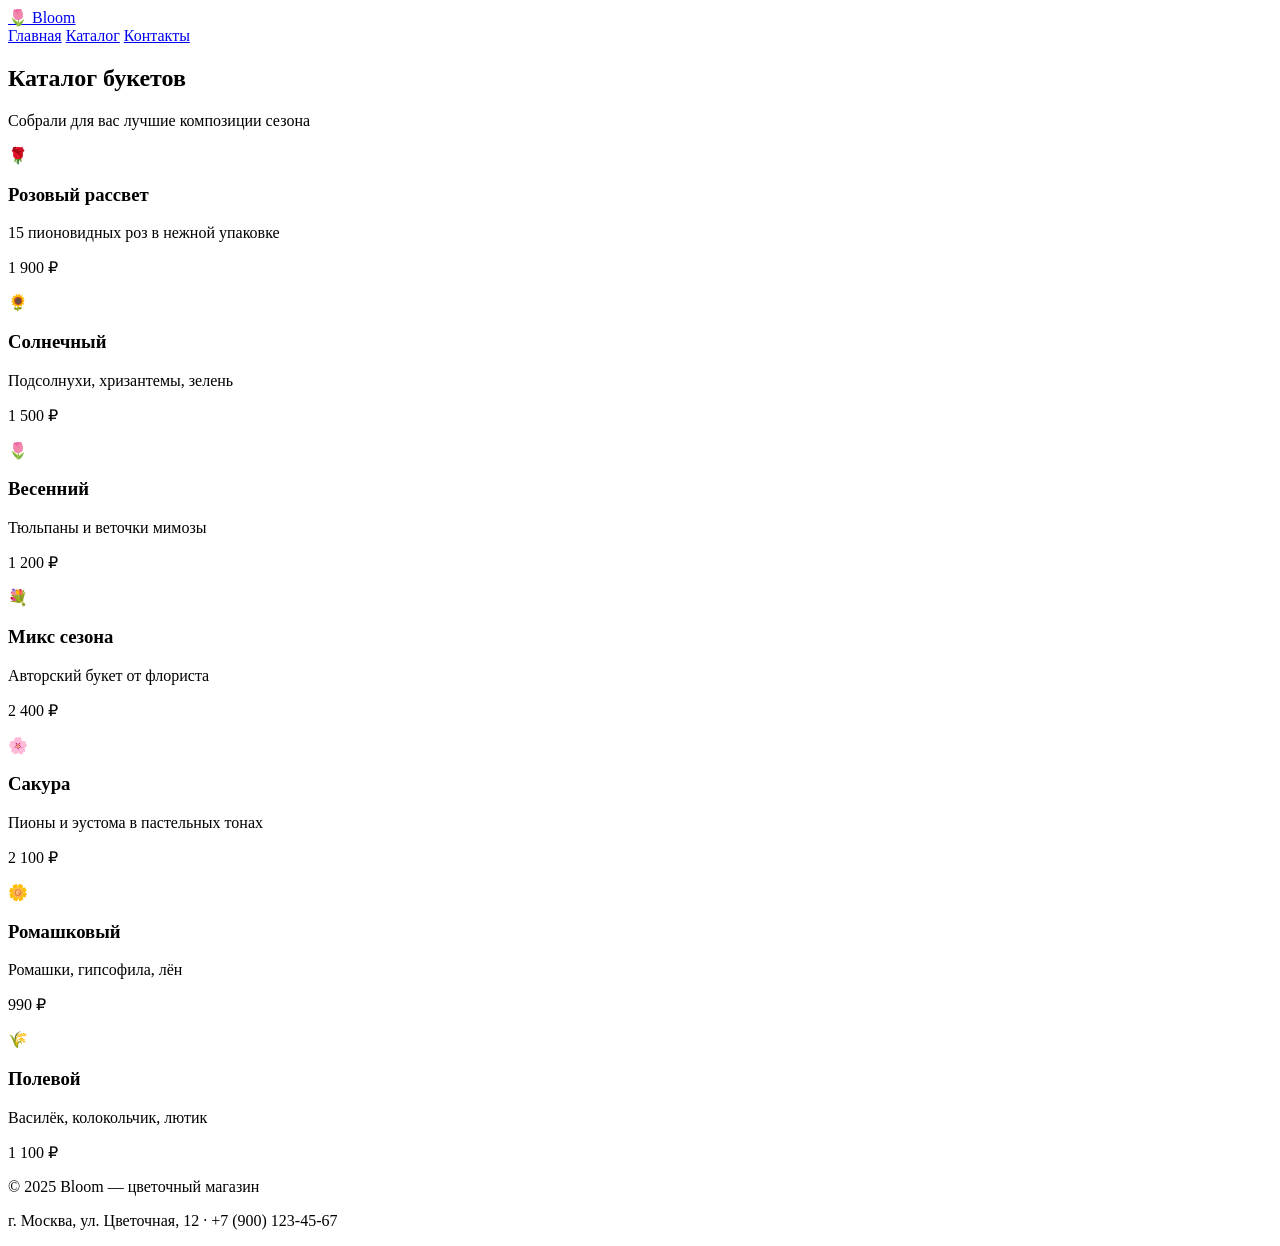
==== catalog.html @ 11d54b91 "Rename catalog.html (Каталог).html to catalog.html" ====
<!DOCTYPE html>
<html lang="ru">
<head>
  <meta charset="UTF-8">
  <meta name="viewport" content="width=device-width, initial-scale=1.0">
  <title>Каталог — Bloom</title>
  <link rel="stylesheet" href="style.css">
</head>
<body>

  <header class="header">
    <div class="container header__inner">
      <a href="index.html" class="logo">🌷 Bloom</a>
      <nav class="nav">
        <a href="index.html" class="nav__link">Главная</a>
        <a href="catalog.html" class="nav__link nav__link--active">Каталог</a>
        <a href="contacts.html" class="nav__link">Контакты</a>
      </nav>
    </div>
  </header>

  <main>
    <section class="page-head">
      <div class="container">
        <h1>Каталог букетов</h1>
        <p>Собрали для вас лучшие композиции сезона</p>
      </div>
    </section>

    <section class="section">
      <div class="container">
        <div class="cards">
          <div class="card">
            <div class="card__img">🌹</div>
            <h3 class="card__title">Розовый рассвет</h3>
            <p class="card__desc">15 пионовидных роз в нежной упаковке</p>
            <p class="card__price">1 900 ₽</p>
          </div>
          <div class="card">
            <div class="card__img">🌻</div>
            <h3 class="card__title">Солнечный</h3>
            <p class="card__desc">Подсолнухи, хризантемы, зелень</p>
            <p class="card__price">1 500 ₽</p>
          </div>
          <div class="card">
            <div class="card__img">🌷</div>
            <h3 class="card__title">Весенний</h3>
            <p class="card__desc">Тюльпаны и веточки мимозы</p>
            <p class="card__price">1 200 ₽</p>
          </div>
          <div class="card">
            <div class="card__img">💐</div>
            <h3 class="card__title">Микс сезона</h3>
            <p class="card__desc">Авторский букет от флориста</p>
            <p class="card__price">2 400 ₽</p>
          </div>
          <div class="card">
            <div class="card__img">🌸</div>
            <h3 class="card__title">Сакура</h3>
            <p class="card__desc">Пионы и эустома в пастельных тонах</p>
            <p class="card__price">2 100 ₽</p>
          </div>
          <div class="card">
            <div class="card__img">🌼</div>
            <h3 class="card__title">Ромашковый</h3>
            <p class="card__desc">Ромашки, гипсофила, лён</p>
            <p class="card__price">990 ₽</p>
          </div>
          <div class="card">
            <div class="card__img">🌾</div>
            <h3 class="card__title">Полевой</h3>
            <p class="card__desc">Василёк, колокольчик, лютик</p>
            <p class="card__price">1 100 ₽</p>
          </div>
        </div>
      </div>
    </section>
  </main>

  <footer class="footer">
    <div class="container footer__inner">
      <p>© 2025 Bloom — цветочный магазин</p>
      <p>г. Москва, ул. Цветочная, 12 · +7 (900) 123-45-67</p>
    </div>
  </footer>

</body>
</html>
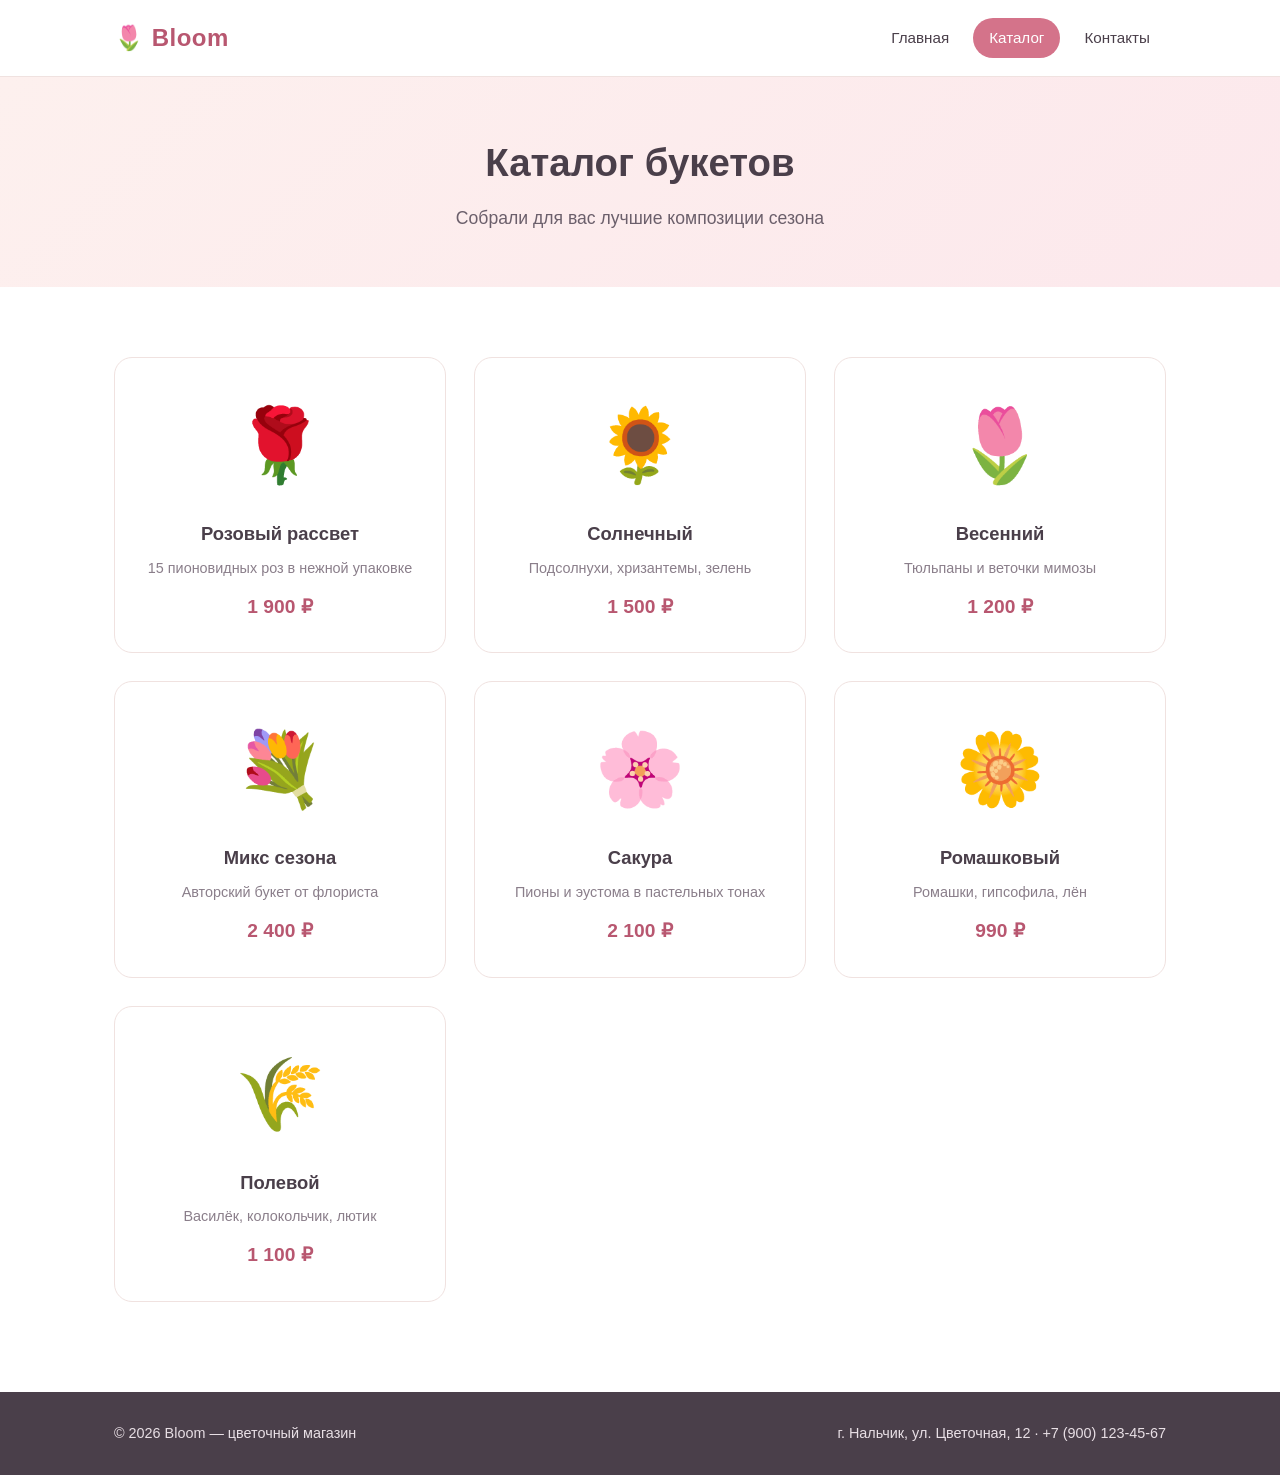
==== commit 29dd6f69: "Update catalog.html" ====
--- a/catalog.html
+++ b/catalog.html
@@ -79,8 +79,8 @@
 
   <footer class="footer">
     <div class="container footer__inner">
-      <p>© 2025 Bloom — цветочный магазин</p>
-      <p>г. Москва, ул. Цветочная, 12 · +7 (900) 123-45-67</p>
+      <p>© 2026 Bloom — цветочный магазин</p>
+      <p>г. Нальчик, ул. Цветочная, 12 · +7 (900) 123-45-67</p>
     </div>
   </footer>
 
--- a/style.css
+++ b/style.css
@@ -0,0 +1,393 @@
+/* ===== Базовые настройки ===== */
+* {
+  margin: 0;
+  padding: 0;
+  box-sizing: border-box;
+}
+
+:root {
+  --pink: #d4738a;
+  --pink-dark: #b85770;
+  --cream: #fdf8f5;
+  --dark: #4a3f4a;
+  --green: #7a9471;
+  --border: #f0e2e0;
+}
+
+html {
+  scroll-behavior: smooth;
+}
+
+body {
+  font-family: 'Segoe UI', 'Helvetica Neue', Arial, sans-serif;
+  color: var(--dark);
+  background: #fff;
+  line-height: 1.6;
+}
+
+.container {
+  max-width: 1100px;
+  margin: 0 auto;
+  padding: 0 24px;
+}
+
+.center {
+  text-align: center;
+  margin-top: 40px;
+}
+
+/* ===== Шапка ===== */
+.header {
+  background: #fff;
+  border-bottom: 1px solid var(--border);
+  position: sticky;
+  top: 0;
+  z-index: 100;
+}
+
+.header__inner {
+  display: flex;
+  justify-content: space-between;
+  align-items: center;
+  padding: 18px 24px;
+}
+
+.logo {
+  font-size: 1.5rem;
+  font-weight: 700;
+  color: var(--pink-dark);
+  text-decoration: none;
+  letter-spacing: 0.5px;
+}
+
+.nav {
+  display: flex;
+  gap: 8px;
+}
+
+.nav__link {
+  text-decoration: none;
+  color: var(--dark);
+  padding: 8px 16px;
+  border-radius: 24px;
+  font-size: 0.95rem;
+  transition: background 0.2s, color 0.2s;
+}
+
+.nav__link:hover {
+  background: var(--cream);
+  color: var(--pink-dark);
+}
+
+.nav__link--active {
+  background: var(--pink);
+  color: #fff;
+}
+
+/* ===== Кнопки ===== */
+.btn {
+  display: inline-block;
+  background: var(--pink);
+  color: #fff;
+  text-decoration: none;
+  padding: 13px 32px;
+  border-radius: 30px;
+  border: 2px solid var(--pink);
+  font-size: 1rem;
+  font-weight: 600;
+  cursor: pointer;
+  transition: background 0.2s, transform 0.15s;
+}
+
+.btn:hover {
+  background: var(--pink-dark);
+  border-color: var(--pink-dark);
+  transform: translateY(-2px);
+}
+
+.btn--outline {
+  background: transparent;
+  color: var(--pink-dark);
+}
+
+.btn--outline:hover {
+  background: var(--pink-dark);
+  color: #fff;
+}
+
+/* ===== Hero ===== */
+.hero {
+  background: linear-gradient(135deg, #fdf0ee 0%, #fce8ec 100%);
+  padding: 80px 0;
+}
+
+.hero__inner {
+  display: flex;
+  align-items: center;
+  gap: 40px;
+}
+
+.hero__text {
+  flex: 1;
+}
+
+.hero__text h1 {
+  font-size: 2.8rem;
+  line-height: 1.2;
+  margin-bottom: 20px;
+  color: var(--dark);
+}
+
+.hero__text p {
+  font-size: 1.1rem;
+  margin-bottom: 30px;
+  color: #6b5f6b;
+  max-width: 480px;
+}
+
+.hero__art {
+  flex: 1;
+  font-size: 11rem;
+  text-align: center;
+  line-height: 1;
+}
+
+/* ===== Секции ===== */
+.section {
+  padding: 70px 0;
+}
+
+.section--accent {
+  background: var(--cream);
+}
+
+.section__title {
+  font-size: 2rem;
+  text-align: center;
+  margin-bottom: 45px;
+  color: var(--dark);
+}
+
+.section__title--left {
+  text-align: left;
+  margin-bottom: 25px;
+}
+
+.page-head {
+  background: linear-gradient(135deg, #fdf0ee 0%, #fce8ec 100%);
+  padding: 55px 0;
+  text-align: center;
+}
+
+.page-head h1 {
+  font-size: 2.4rem;
+  margin-bottom: 10px;
+}
+
+.page-head p {
+  color: #6b5f6b;
+  font-size: 1.1rem;
+}
+
+/* ===== Фичи ===== */
+.features {
+  display: grid;
+  grid-template-columns: repeat(3, 1fr);
+  gap: 30px;
+}
+
+.feature {
+  text-align: center;
+  padding: 20px;
+}
+
+.feature__icon {
+  font-size: 3rem;
+  margin-bottom: 15px;
+}
+
+.feature h3 {
+  font-size: 1.2rem;
+  margin-bottom: 10px;
+  color: var(--pink-dark);
+}
+
+.feature p {
+  color: #6b5f6b;
+}
+
+/* ===== Карточки ===== */
+.cards {
+  display: grid;
+  grid-template-columns: repeat(3, 1fr);
+  gap: 28px;
+}
+
+.card {
+  background: #fff;
+  border: 1px solid var(--border);
+  border-radius: 18px;
+  padding: 30px 22px;
+  text-align: center;
+  transition: transform 0.2s, box-shadow 0.2s;
+}
+
+.card:hover {
+  transform: translateY(-6px);
+  box-shadow: 0 14px 30px rgba(212, 115, 138, 0.15);
+}
+
+.card__img {
+  font-size: 4.5rem;
+  margin-bottom: 16px;
+}
+
+.card__title {
+  font-size: 1.15rem;
+  margin-bottom: 8px;
+  color: var(--dark);
+}
+
+.card__desc {
+  font-size: 0.9rem;
+  color: #8a7e8a;
+  margin-bottom: 12px;
+}
+
+.card__price {
+  font-size: 1.2rem;
+  font-weight: 700;
+  color: var(--pink-dark);
+}
+
+/* ===== Контакты ===== */
+.contacts {
+  display: grid;
+  grid-template-columns: 1fr 1fr;
+  gap: 50px;
+}
+
+.contact-list {
+  list-style: none;
+  margin-bottom: 25px;
+}
+
+.contact-list li {
+  display: flex;
+  gap: 12px;
+  padding: 10px 0;
+  font-size: 1.05rem;
+  border-bottom: 1px solid var(--border);
+}
+
+.contact-list span {
+  font-size: 1.3rem;
+}
+
+.contacts__note {
+  color: #6b5f6b;
+  font-style: italic;
+}
+
+/* ===== Форма ===== */
+.form {
+  background: var(--cream);
+  padding: 30px;
+  border-radius: 18px;
+}
+
+.form__label {
+  display: block;
+  margin-bottom: 18px;
+  font-weight: 600;
+  font-size: 0.95rem;
+  color: var(--dark);
+}
+
+.form__input {
+  display: block;
+  width: 100%;
+  margin-top: 6px;
+  padding: 12px 14px;
+  border: 1px solid var(--border);
+  border-radius: 10px;
+  font-size: 1rem;
+  font-family: inherit;
+  background: #fff;
+  color: var(--dark);
+  transition: border-color 0.2s;
+}
+
+.form__input:focus {
+  outline: none;
+  border-color: var(--pink);
+}
+
+.form__textarea {
+  resize: vertical;
+  min-height: 90px;
+}
+
+/* ===== Подвал ===== */
+.footer {
+  background: var(--dark);
+  color: #e8dfe5;
+  padding: 30px 0;
+  margin-top: 20px;
+}
+
+.footer__inner {
+  display: flex;
+  justify-content: space-between;
+  flex-wrap: wrap;
+  gap: 10px;
+  font-size: 0.9rem;
+}
+
+/* ===== Адаптив ===== */
+@media (max-width: 900px) {
+  .features,
+  .cards {
+    grid-template-columns: repeat(2, 1fr);
+  }
+
+  .contacts {
+    grid-template-columns: 1fr;
+    gap: 30px;
+  }
+
+  .hero__text h1 {
+    font-size: 2.2rem;
+  }
+
+  .hero__art {
+    font-size: 7rem;
+  }
+}
+
+@media (max-width: 640px) {
+  .header__inner {
+    flex-direction: column;
+    gap: 12px;
+  }
+
+  .hero__inner {
+    flex-direction: column-reverse;
+    text-align: center;
+  }
+
+  .hero__text p {
+    margin-left: auto;
+    margin-right: auto;
+  }
+
+  .features,
+  .cards {
+    grid-template-columns: 1fr;
+  }
+
+  .footer__inner {
+    flex-direction: column;
+    text-align: center;
+  }
+}
